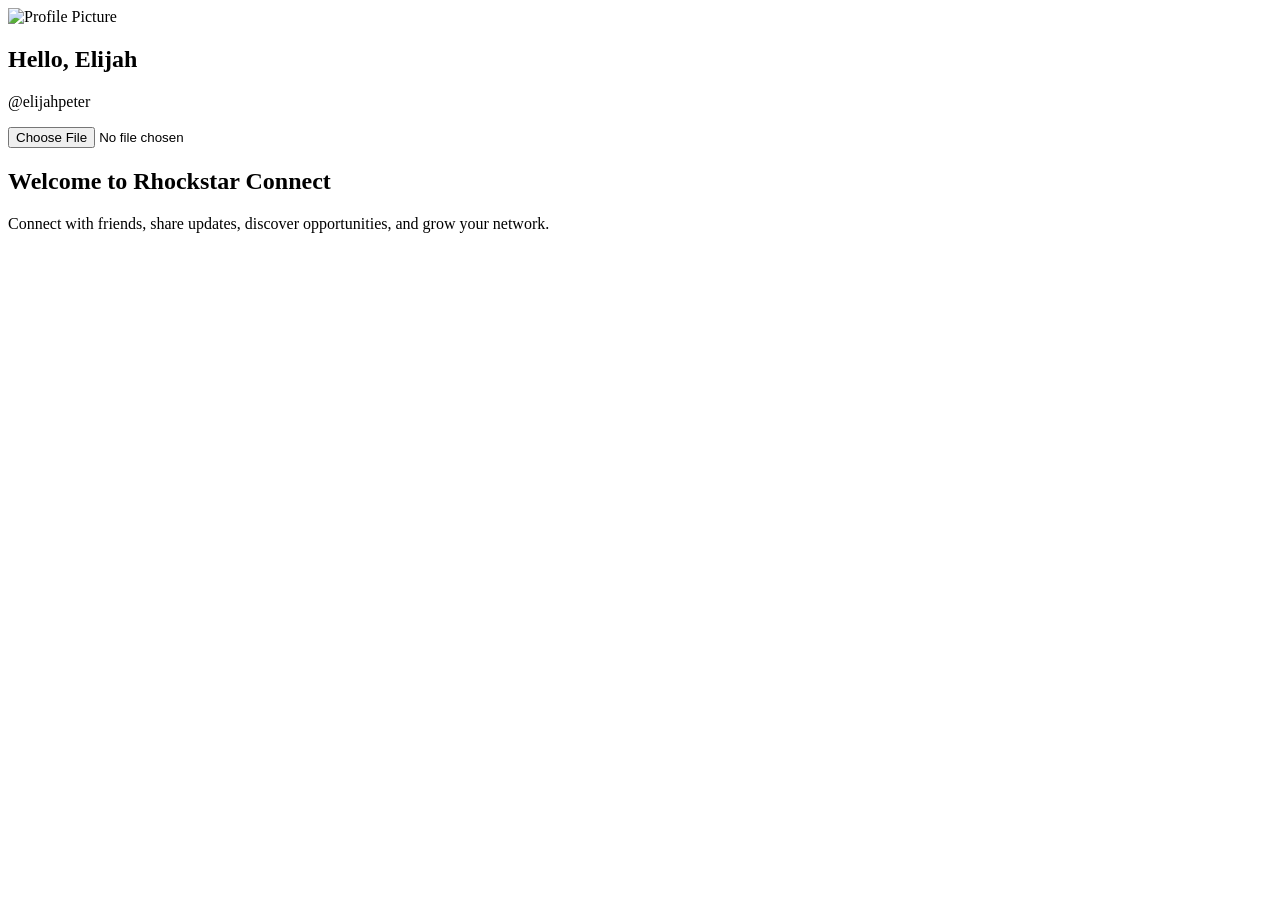
==== dashboard.html @ f309c265 "Update dashboard.html" ====
<!DOCTYPE html>
<html lang="en">
<head>
  <meta charset="UTF-8">
  <meta name="viewport" content="width=device-width, initial-scale=1.0">
  <title>Rhockstar Connect Dashboard</title>
  <link rel="stylesheet" href="dashboard.css">
</head>

<body>

<header class="welcome-page">

  <div class="profile-section">

    <img
      src="images/default-avatar.png"
      alt="Profile Picture"
      id="profilePic"
    >

    <h2>Hello, Elijah</h2>

    <p class="username">@elijahpeter</p>

    <input
      type="file"
      id="uploadPic"
      accept="image/*"
    >

  </div>

</header>

<main>

  <section class="dashboard-content">

    <h2>Welcome to Rhockstar Connect</h2>

    <p>
      Connect with friends, share updates, discover opportunities,
      and grow your network.
    </p>

  </section>

</main>

<script src="dashboard.js"></script>

</body>
</html>
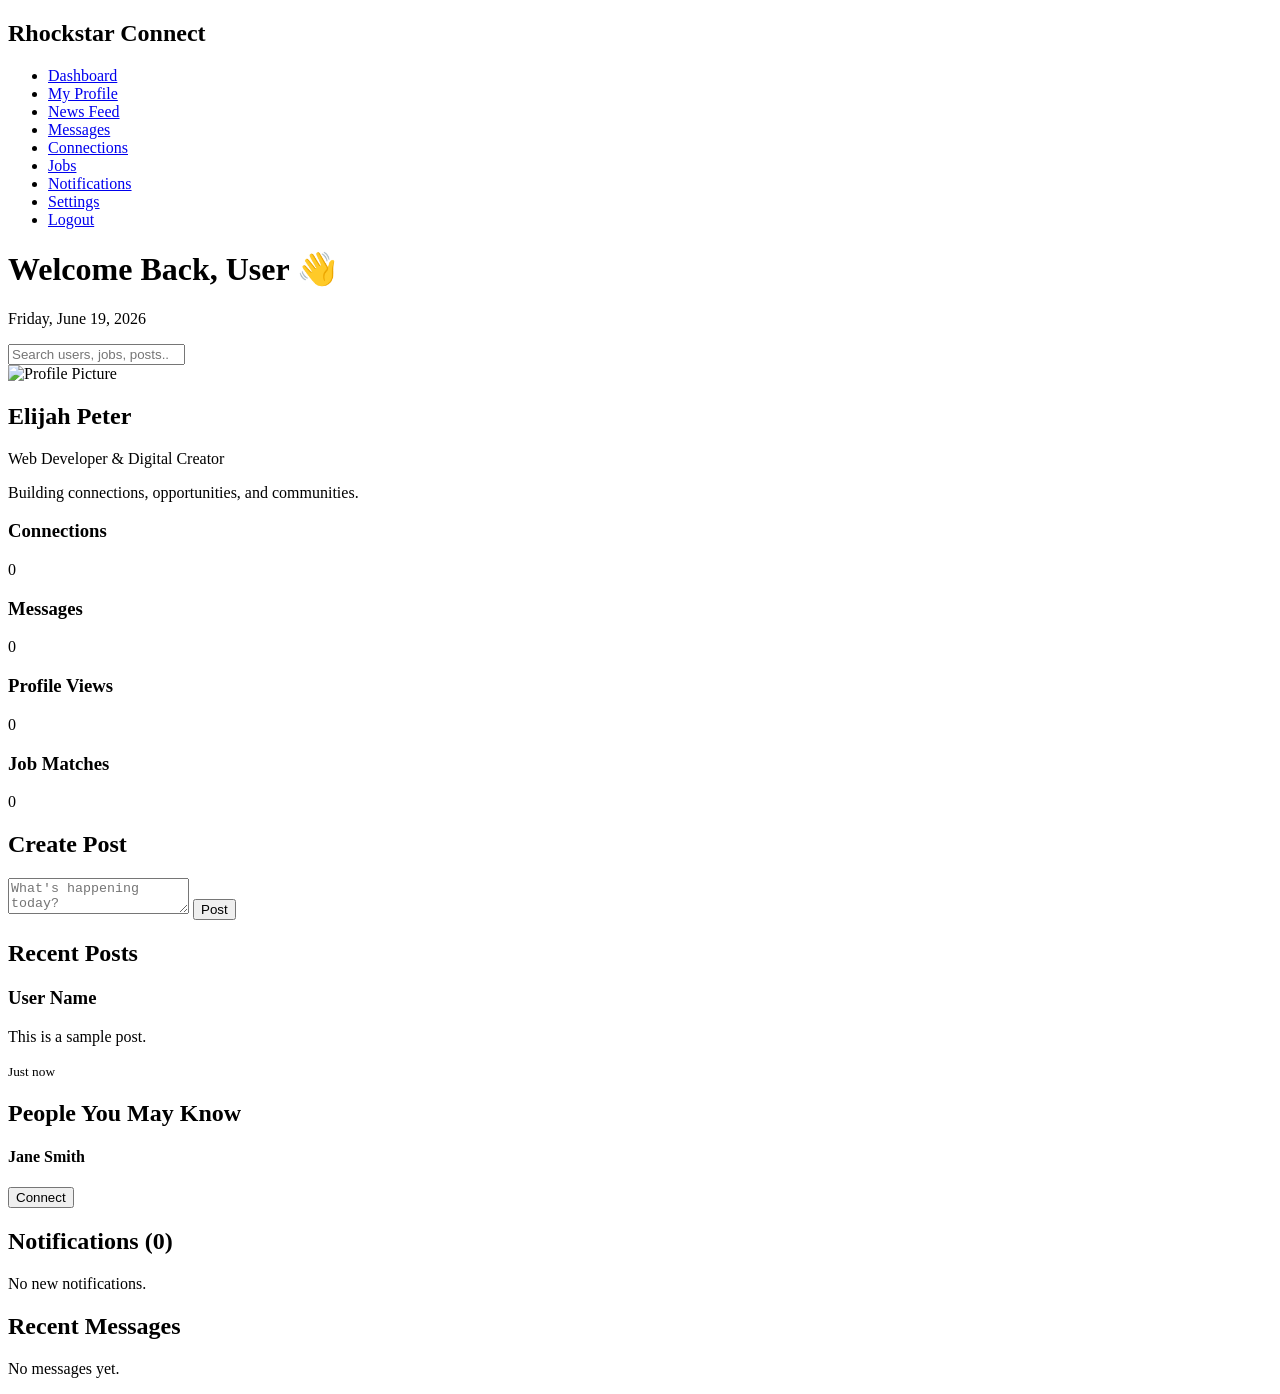
==== commit f27baf64: "Update dashboard.html" ====
--- a/dashboard.html
+++ b/dashboard.html
@@ -1,54 +1,182 @@
 <!DOCTYPE html>
 <html lang="en">
 <head>
-  <meta charset="UTF-8">
-  <meta name="viewport" content="width=device-width, initial-scale=1.0">
-  <title>Rhockstar Connect Dashboard</title>
-  <link rel="stylesheet" href="dashboard.css">
+    <meta charset="UTF-8">
+    <meta name="viewport" content="width=device-width, initial-scale=1.0">
+    <title>Rhockstar Connect Dashboard</title>
+    <link rel="stylesheet" href="dashboard.css">
 </head>
-
 <body>
 
-<header class="welcome-page">
+    <!-- Sidebar -->
+    <aside class="sidebar">
 
-  <div class="profile-section">
+        <div class="logo">
+            <h2 id="site-name">Rhockstar Connect</h2>
+        </div>
 
-    <img
-      src="images/default-avatar.png"
-      alt="Profile Picture"
-      id="profilePic"
-    >
+        <nav>
+            <ul>
+                <li><a href="#dashboard" id="dashboard-link">Dashboard</a></li>
+                <li><a href="#profile" id="profile-link">My Profile</a></li>
+                <li><a href="#nfeed" id="feed-link">News Feed</a></li>
+                <li><a href="#messages" id="messages-link">Messages</a></li>
+                <li><a href="#connections" id="connections-link">Connections</a></li>
+                <li><a href="#jobs" id="jobs-link">Jobs</a></li>
+                <li><a href="#notification" id="notifications-link">Notifications</a></li>
+                <li><a href="#settings" id="settings-link">Settings</a></li>
+                <li><a href="#logout" id="logout-link">Logout</a></li>
+            </ul>
+        </nav>
 
-    <h2>Hello, Elijah</h2>
+    </aside>
 
-    <p class="username">@elijahpeter</p>
+    <!-- Main Content -->
+    <main class="dashboard">
 
-    <input
-      type="file"
-      id="uploadPic"
-      accept="image/*"
-    >
+        <!-- Top Bar -->
+        <header class="topbar">
 
-  </div>
+            <div>
+                <h1 id="welcome-message">Welcome Back, User 👋</h1>
+                <p id="current-date">Friday, June 19, 2026</p>
+            </div>
 
-</header>
+            <div class="search-box">
+                <input
+                    type="search"
+                    id="search-input"
+                    placeholder="Search users, jobs, posts..."
+                >
+            </div>
 
-<main>
+        </header>
 
-  <section class="dashboard-content">
+        <!-- Profile Summary -->
+        <section class="profile-summary">
 
-    <h2>Welcome to Rhockstar Connect</h2>
+            <img
+                id="profile-picture"
+                src="images/profile.jpg"
+                alt="Profile Picture"
+            >
 
-    <p>
-      Connect with friends, share updates, discover opportunities,
-      and grow your network.
-    </p>
+            <div>
+                <h2 id="profile-name">Elijah Peter</h2>
+                <p id="profile-title">Web Developer & Digital Creator</p>
+                <p id="profile-bio">
+                    Building connections, opportunities, and communities.
+                </p>
+            </div>
 
-  </section>
+        </section>
 
-</main>
+        <!-- Statistics -->
+        <section class="stats">
 
-<script src="dashboard.js"></script>
+            <div class="card">
+                <h3>Connections</h3>
+                <p id="connections-count">0</p>
+            </div>
+
+            <div class="card">
+                <h3>Messages</h3>
+                <p id="messages-count">0</p>
+            </div>
+
+            <div class="card">
+                <h3>Profile Views</h3>
+                <p id="profile-views-count">0</p>
+            </div>
+
+            <div class="card">
+                <h3>Job Matches</h3>
+                <p id="job-matches-count">0</p>
+            </div>
+
+        </section>
+
+        <!-- Create Post -->
+        <section class="create-post">
+
+            <h2>Create Post</h2>
+
+            <textarea
+                id="post-content"
+                placeholder="What's happening today?"
+            ></textarea>
+
+            <button id="post-btn">
+                Post
+            </button>
+
+        </section>
+
+        <!-- Feed -->
+        <section class="feed">
+
+            <h2>Recent Posts</h2>
+
+            <div id="feed-container">
+
+                <article class="post">
+                    <h3>User Name</h3>
+                    <p>This is a sample post.</p>
+                    <small>Just now</small>
+                </article>
+
+            </div>
+
+        </section>
+
+        <!-- Suggested Connections -->
+        <section class="suggestions">
+
+            <h2>People You May Know</h2>
+
+            <div id="suggestions-container">
+
+                <div class="suggestion-card">
+                    <h4>Jane Smith</h4>
+                    <button class="connect-btn">
+                        Connect
+                    </button>
+                </div>
+
+            </div>
+
+        </section>
+
+        <!-- Notifications -->
+        <section class="notifications">
+
+            <h2>
+                Notifications
+                (<span id="notification-count">0</span>)
+            </h2>
+
+            <div id="notification-container">
+
+                <p>No new notifications.</p>
+
+            </div>
+
+        </section>
+
+        <!-- Messages Preview -->
+        <section class="messages-preview">
+
+            <h2>Recent Messages</h2>
+
+            <div id="messages-container">
+
+                <p>No messages yet.</p>
+
+            </div>
+
+        </section>
+
+    </main>
 
 </body>
 </html>
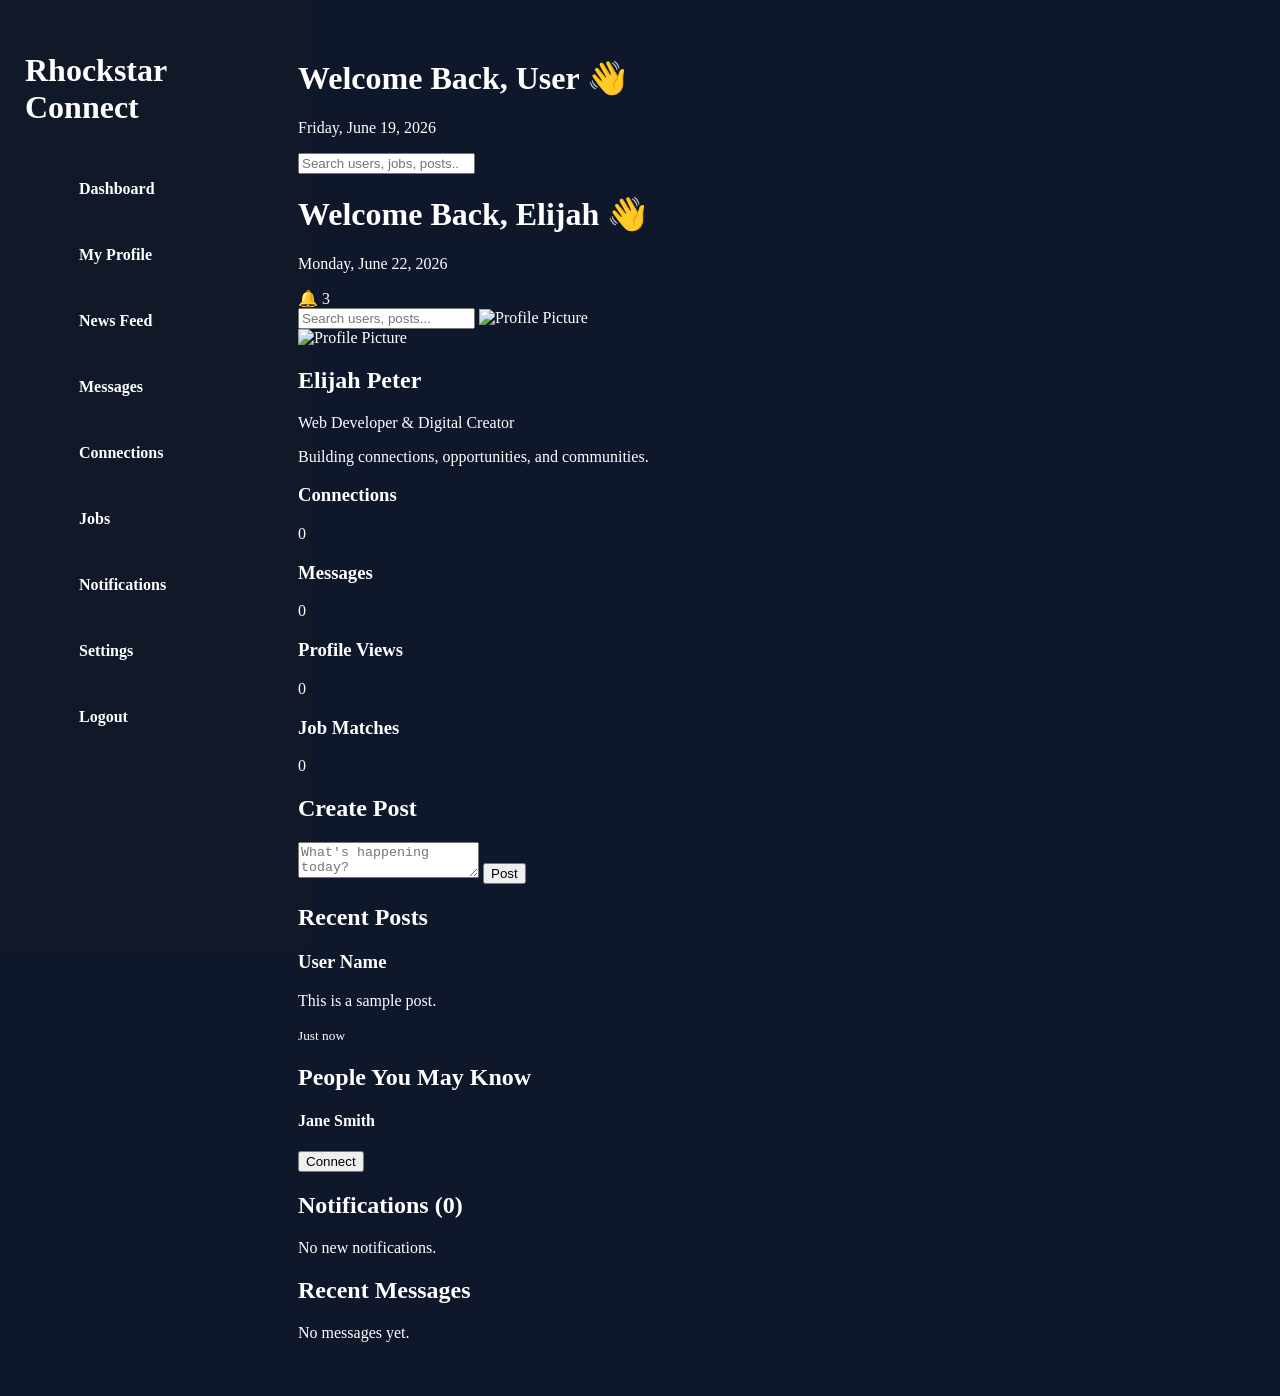
==== commit 1f23e905: "Update dashboard.html" ====
--- a/dashboard.html
+++ b/dashboard.html
@@ -50,7 +50,35 @@
                 >
             </div>
 
-        </header>
+         <header class="topbar">
+
+  <div class="welcome">
+    <h1 id="welcome-message">Welcome Back, Elijah 👋</h1>
+    <p id="current-date">Monday, June 22, 2026</p>
+  </div>
+
+  <div class="topbar-right">
+
+    <div class="notification">
+      🔔
+      <span id="notification-count">3</span>
+    </div>
+
+    <input
+      type="search"
+      id="search-input"
+      placeholder="Search users, posts..."
+    >
+
+    <img
+      src="images/profile.jpg"
+      alt="Profile Picture"
+      id="top-profile"
+    >
+
+  </div>
+
+</header>
 
         <!-- Profile Summary -->
         <section class="profile-summary">
--- a/dashboard.css
+++ b/dashboard.css
@@ -0,0 +1,68 @@
+body{
+ min-height:100vh;
+ background:#0f172a;
+ color:white;
+ display:flex; 
+}
+
+.dashboard{
+ flex:1;
+ margin-left:260px;
+ overflow: auto;
+ position: relative;
+ padding:30px;
+}
+.sidebar{
+ width:260px;
+ height:100vh;
+ background:#111827;
+ overflow-y:auto;
+ position:fixed;
+ top:0;
+ left:0;
+ padding:25px;
+}
+
+.logo{
+ margin-bottom:40px;
+}
+
+.logo h2{
+ colour:#38bdf8;
+ font-size:2rem;
+ font-weight:700;
+}
+
+.sidebar ul{
+ list-style:none;
+}
+
+.sidebar ul li{
+  margin-bottom:20px;
+}
+
+.sidebar ul li a{
+    display:block;
+
+    padding:14px;
+
+    border-radius:12px;
+
+    color:white;
+
+    font-weight:600;
+
+    text-decoration:none;
+
+    transition:.3s ease;
+}
+
+.sidebar ul li a:hover{
+background:#1e293b;
+    color:#38bdf8;
+}
+
+
+
+
+
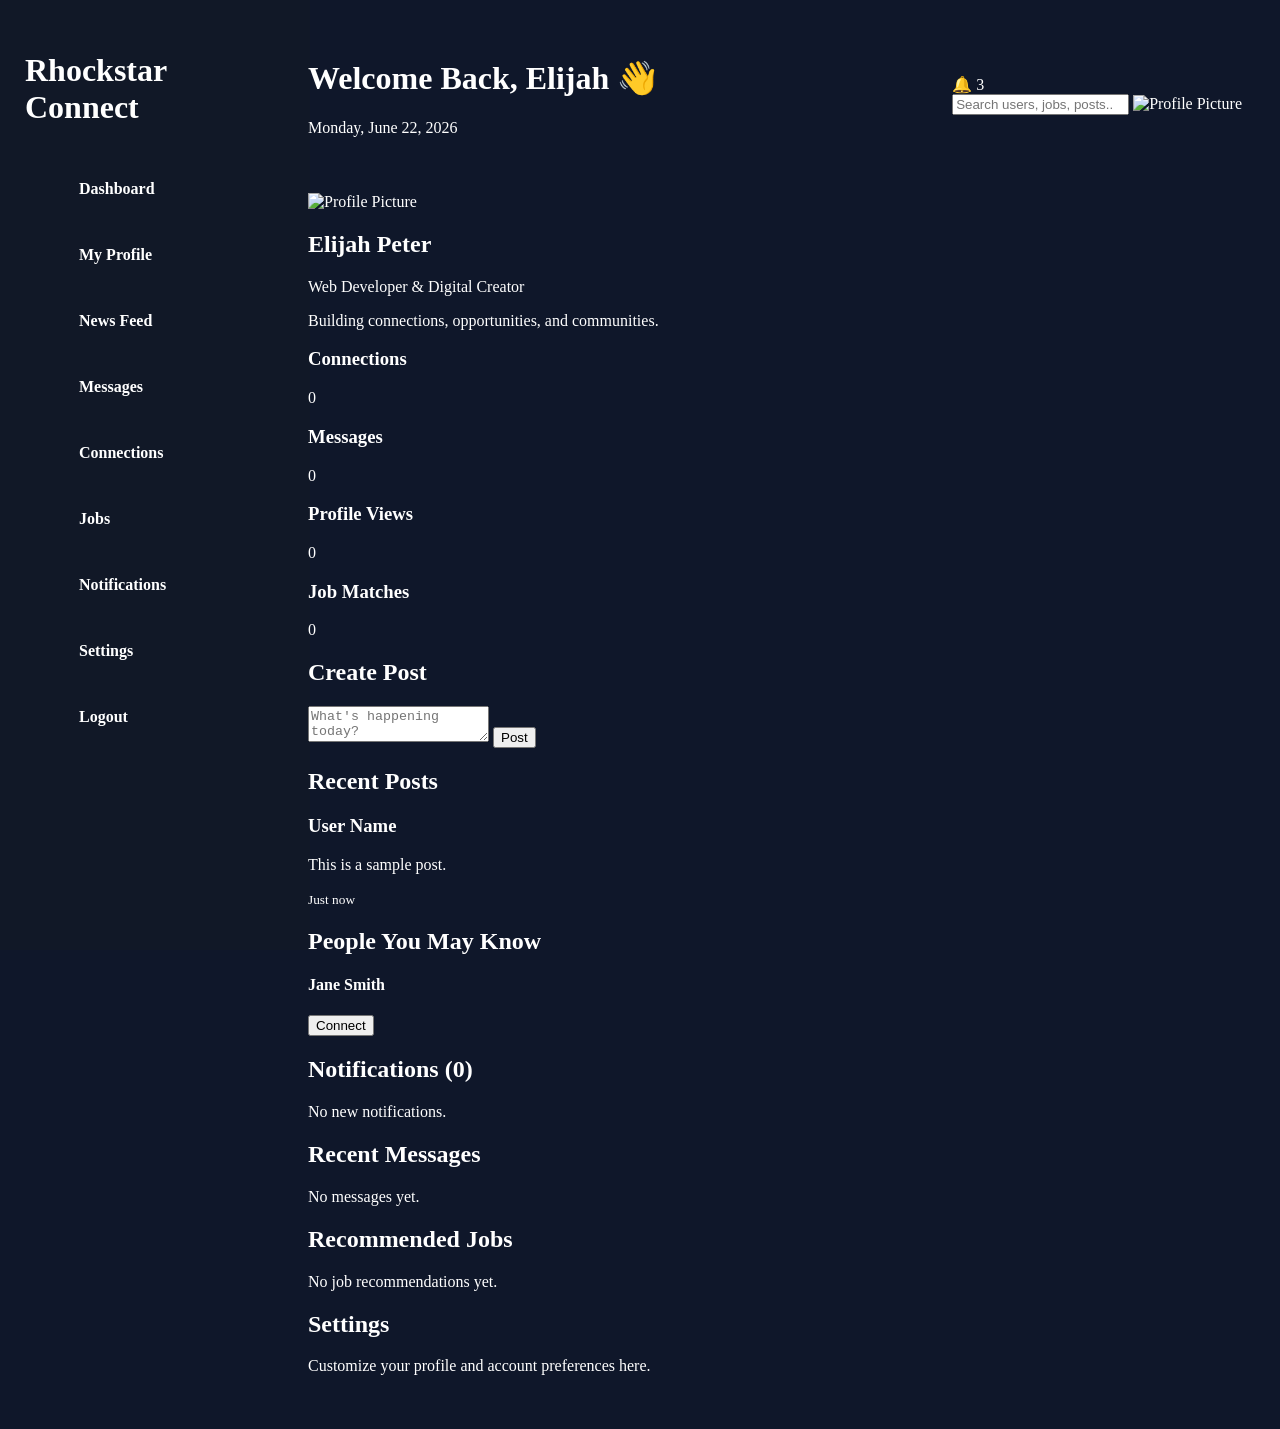
==== commit 9ba99565: "Update dashboard.html" ====
--- a/dashboard.html
+++ b/dashboard.html
@@ -1,210 +1,264 @@
 <!DOCTYPE html>
 <html lang="en">
 <head>
-    <meta charset="UTF-8">
-    <meta name="viewport" content="width=device-width, initial-scale=1.0">
-    <title>Rhockstar Connect Dashboard</title>
-    <link rel="stylesheet" href="dashboard.css">
+  <meta charset="UTF-8">
+  <meta name="viewport" content="width=device-width, initial-scale=1.0">
+  <title>Rhockstar Connect Dashboard</title>
+  <link rel="stylesheet" href="dashboard.css">
 </head>
+
 <body>
 
-    <!-- Sidebar -->
-    <aside class="sidebar">
-
-        <div class="logo">
-            <h2 id="site-name">Rhockstar Connect</h2>
+  <!-- ================= SIDEBAR ================= -->
+  <aside class="sidebar">
+
+    <div class="logo">
+      <h2 id="site-name">Rhockstar Connect</h2>
+    </div>
+
+    <nav>
+      <ul>
+        <li><a href="#dashboard" id="dashboard-link">Dashboard</a></li>
+        <li><a href="#profile" id="profile-link">My Profile</a></li>
+        <li><a href="#feed" id="feed-link">News Feed</a></li>
+        <li><a href="#messages" id="messages-link">Messages</a></li>
+        <li><a href="#connections" id="connections-link">Connections</a></li>
+        <li><a href="#jobs" id="jobs-link">Jobs</a></li>
+        <li><a href="#notifications" id="notifications-link">Notifications</a></li>
+        <li><a href="#settings" id="settings-link">Settings</a></li>
+        <li><a href="#logout" id="logout-link">Logout</a></li>
+      </ul>
+    </nav>
+
+  </aside>
+
+  <!-- ================= MAIN DASHBOARD ================= -->
+  <main class="dashboard" id="dashboard">
+
+    <!-- ================= TOP BAR ================= -->
+    <header class="topbar">
+
+      <div class="welcome">
+        <h1 id="welcome-message">
+          Welcome Back, Elijah 👋
+        </h1>
+
+        <p id="current-date">
+          Monday, June 22, 2026
+        </p>
+      </div>
+
+      <div class="topbar-right">
+
+        <div class="notification">
+          🔔
+          <span id="top-notification-count">
+            3
+          </span>
         </div>
 
-        <nav>
-            <ul>
-                <li><a href="#dashboard" id="dashboard-link">Dashboard</a></li>
-                <li><a href="#profile" id="profile-link">My Profile</a></li>
-                <li><a href="#nfeed" id="feed-link">News Feed</a></li>
-                <li><a href="#messages" id="messages-link">Messages</a></li>
-                <li><a href="#connections" id="connections-link">Connections</a></li>
-                <li><a href="#jobs" id="jobs-link">Jobs</a></li>
-                <li><a href="#notification" id="notifications-link">Notifications</a></li>
-                <li><a href="#settings" id="settings-link">Settings</a></li>
-                <li><a href="#logout" id="logout-link">Logout</a></li>
-            </ul>
-        </nav>
-
-    </aside>
-
-    <!-- Main Content -->
-    <main class="dashboard">
-
-        <!-- Top Bar -->
-        <header class="topbar">
-
-            <div>
-                <h1 id="welcome-message">Welcome Back, User 👋</h1>
-                <p id="current-date">Friday, June 19, 2026</p>
-            </div>
-
-            <div class="search-box">
-                <input
-                    type="search"
-                    id="search-input"
-                    placeholder="Search users, jobs, posts..."
-                >
-            </div>
-
-         <header class="topbar">
-
-  <div class="welcome">
-    <h1 id="welcome-message">Welcome Back, Elijah 👋</h1>
-    <p id="current-date">Monday, June 22, 2026</p>
-  </div>
-
-  <div class="topbar-right">
-
-    <div class="notification">
-      🔔
-      <span id="notification-count">3</span>
-    </div>
-
-    <input
-      type="search"
-      id="search-input"
-      placeholder="Search users, posts..."
-    >
-
-    <img
-      src="images/profile.jpg"
-      alt="Profile Picture"
-      id="top-profile"
-    >
-
-  </div>
-
-</header>
-
-        <!-- Profile Summary -->
-        <section class="profile-summary">
-
-            <img
-                id="profile-picture"
-                src="images/profile.jpg"
-                alt="Profile Picture"
-            >
-
-            <div>
-                <h2 id="profile-name">Elijah Peter</h2>
-                <p id="profile-title">Web Developer & Digital Creator</p>
-                <p id="profile-bio">
-                    Building connections, opportunities, and communities.
-                </p>
-            </div>
-
-        </section>
-
-        <!-- Statistics -->
-        <section class="stats">
-
-            <div class="card">
-                <h3>Connections</h3>
-                <p id="connections-count">0</p>
-            </div>
-
-            <div class="card">
-                <h3>Messages</h3>
-                <p id="messages-count">0</p>
-            </div>
-
-            <div class="card">
-                <h3>Profile Views</h3>
-                <p id="profile-views-count">0</p>
-            </div>
-
-            <div class="card">
-                <h3>Job Matches</h3>
-                <p id="job-matches-count">0</p>
-            </div>
-
-        </section>
-
-        <!-- Create Post -->
-        <section class="create-post">
-
-            <h2>Create Post</h2>
-
-            <textarea
-                id="post-content"
-                placeholder="What's happening today?"
-            ></textarea>
-
-            <button id="post-btn">
-                Post
-            </button>
-
-        </section>
-
-        <!-- Feed -->
-        <section class="feed">
-
-            <h2>Recent Posts</h2>
-
-            <div id="feed-container">
-
-                <article class="post">
-                    <h3>User Name</h3>
-                    <p>This is a sample post.</p>
-                    <small>Just now</small>
-                </article>
-
-            </div>
-
-        </section>
-
-        <!-- Suggested Connections -->
-        <section class="suggestions">
-
-            <h2>People You May Know</h2>
-
-            <div id="suggestions-container">
-
-                <div class="suggestion-card">
-                    <h4>Jane Smith</h4>
-                    <button class="connect-btn">
-                        Connect
-                    </button>
-                </div>
-
-            </div>
-
-        </section>
-
-        <!-- Notifications -->
-        <section class="notifications">
-
-            <h2>
-                Notifications
-                (<span id="notification-count">0</span>)
-            </h2>
-
-            <div id="notification-container">
-
-                <p>No new notifications.</p>
-
-            </div>
-
-        </section>
-
-        <!-- Messages Preview -->
-        <section class="messages-preview">
-
-            <h2>Recent Messages</h2>
-
-            <div id="messages-container">
-
-                <p>No messages yet.</p>
-
-            </div>
-
-        </section>
-
-    </main>
+        <input
+          type="search"
+          id="search-input"
+          placeholder="Search users, jobs, posts..."
+        >
+
+        <img
+          src="images/profile.jpg"
+          alt="Profile Picture"
+          id="top-profile"
+        >
+
+      </div>
+
+    </header>
+
+    <!-- ================= PROFILE ================= -->
+    <section class="profile-summary" id="profile">
+
+      <img
+        id="profile-picture"
+        src="images/profile.jpg"
+        alt="Profile Picture"
+      >
+
+      <div>
+
+        <h2 id="profile-name">
+          Elijah Peter
+        </h2>
+
+        <p id="profile-title">
+          Web Developer & Digital Creator
+        </p>
+
+        <p id="profile-bio">
+          Building connections, opportunities, and communities.
+        </p>
+
+      </div>
+
+    </section>
+
+    <!-- ================= STATISTICS ================= -->
+    <section class="stats">
+
+      <div class="card">
+        <h3>Connections</h3>
+        <p id="connections-count">0</p>
+      </div>
+
+      <div class="card">
+        <h3>Messages</h3>
+        <p id="messages-count">0</p>
+      </div>
+
+      <div class="card">
+        <h3>Profile Views</h3>
+        <p id="profile-views-count">0</p>
+      </div>
+
+      <div class="card">
+        <h3>Job Matches</h3>
+        <p id="job-matches-count">0</p>
+      </div>
+
+    </section>
+
+    <!-- ================= CREATE POST ================= -->
+    <section class="create-post">
+
+      <h2>Create Post</h2>
+
+      <textarea
+        id="post-content"
+        placeholder="What's happening today?"
+      ></textarea>
+
+      <button id="post-btn">
+        Post
+      </button>
+
+    </section>
+
+    <!-- ================= FEED ================= -->
+    <section class="feed" id="feed">
+
+      <h2>Recent Posts</h2>
+
+      <div id="feed-container">
+
+        <article class="post">
+
+          <h3>User Name</h3>
+
+          <p>
+            This is a sample post.
+          </p>
+
+          <small>
+            Just now
+          </small>
+
+        </article>
+
+      </div>
+
+    </section>
+
+    <!-- ================= SUGGESTIONS ================= -->
+    <section class="suggestions" id="connections">
+
+      <h2>People You May Know</h2>
+
+      <div id="suggestions-container">
+
+        <div class="suggestion-card">
+
+          <h4>Jane Smith</h4>
+
+          <button class="connect-btn">
+            Connect
+          </button>
+
+        </div>
+
+      </div>
+
+    </section>
+
+    <!-- ================= NOTIFICATIONS ================= -->
+    <section class="notifications" id="notifications">
+
+      <h2>
+        Notifications
+        (<span id="notification-section-count">0</span>)
+      </h2>
+
+      <div id="notification-container">
+
+        <p>
+          No new notifications.
+        </p>
+
+      </div>
+
+    </section>
+
+    <!-- ================= MESSAGES ================= -->
+    <section class="messages-preview" id="messages">
+
+      <h2>
+        Recent Messages
+      </h2>
+
+      <div id="messages-container">
+
+        <p>
+          No messages yet.
+        </p>
+
+      </div>
+
+    </section>
+
+    <!-- ================= JOBS ================= -->
+    <section class="jobs" id="jobs">
+
+      <h2>
+        Recommended Jobs
+      </h2>
+
+      <div id="jobs-container">
+
+        <p>
+          No job recommendations yet.
+        </p>
+
+      </div>
+
+    </section>
+
+    <!-- ================= SETTINGS ================= -->
+    <section class="settings" id="settings">
+
+      <h2>
+        Settings
+      </h2>
+
+      <p>
+        Customize your profile and account preferences here.
+      </p>
+
+    </section>
+
+    <!-- ================= LOGOUT ================= -->
+    <section id="logout">
+    </section>
+
+  </main>
+
+  <script src="dashboard.js"></script>
 
 </body>
 </html>
--- a/dashboard.css
+++ b/dashboard.css
@@ -7,7 +7,7 @@
 
 .dashboard{
  flex:1;
- margin-left:260px;
+ margin-left:270px;
  overflow: auto;
  position: relative;
  padding:30px;
@@ -61,8 +61,14 @@
 background:#1e293b;
     color:#38bdf8;
 }
+.topbar{
+    display:flex;
+    justify-content:space-between;
+    align-items:center;
+    gap:20px;
+    margin-bottom:40px;
+}
 
 
 
 
-
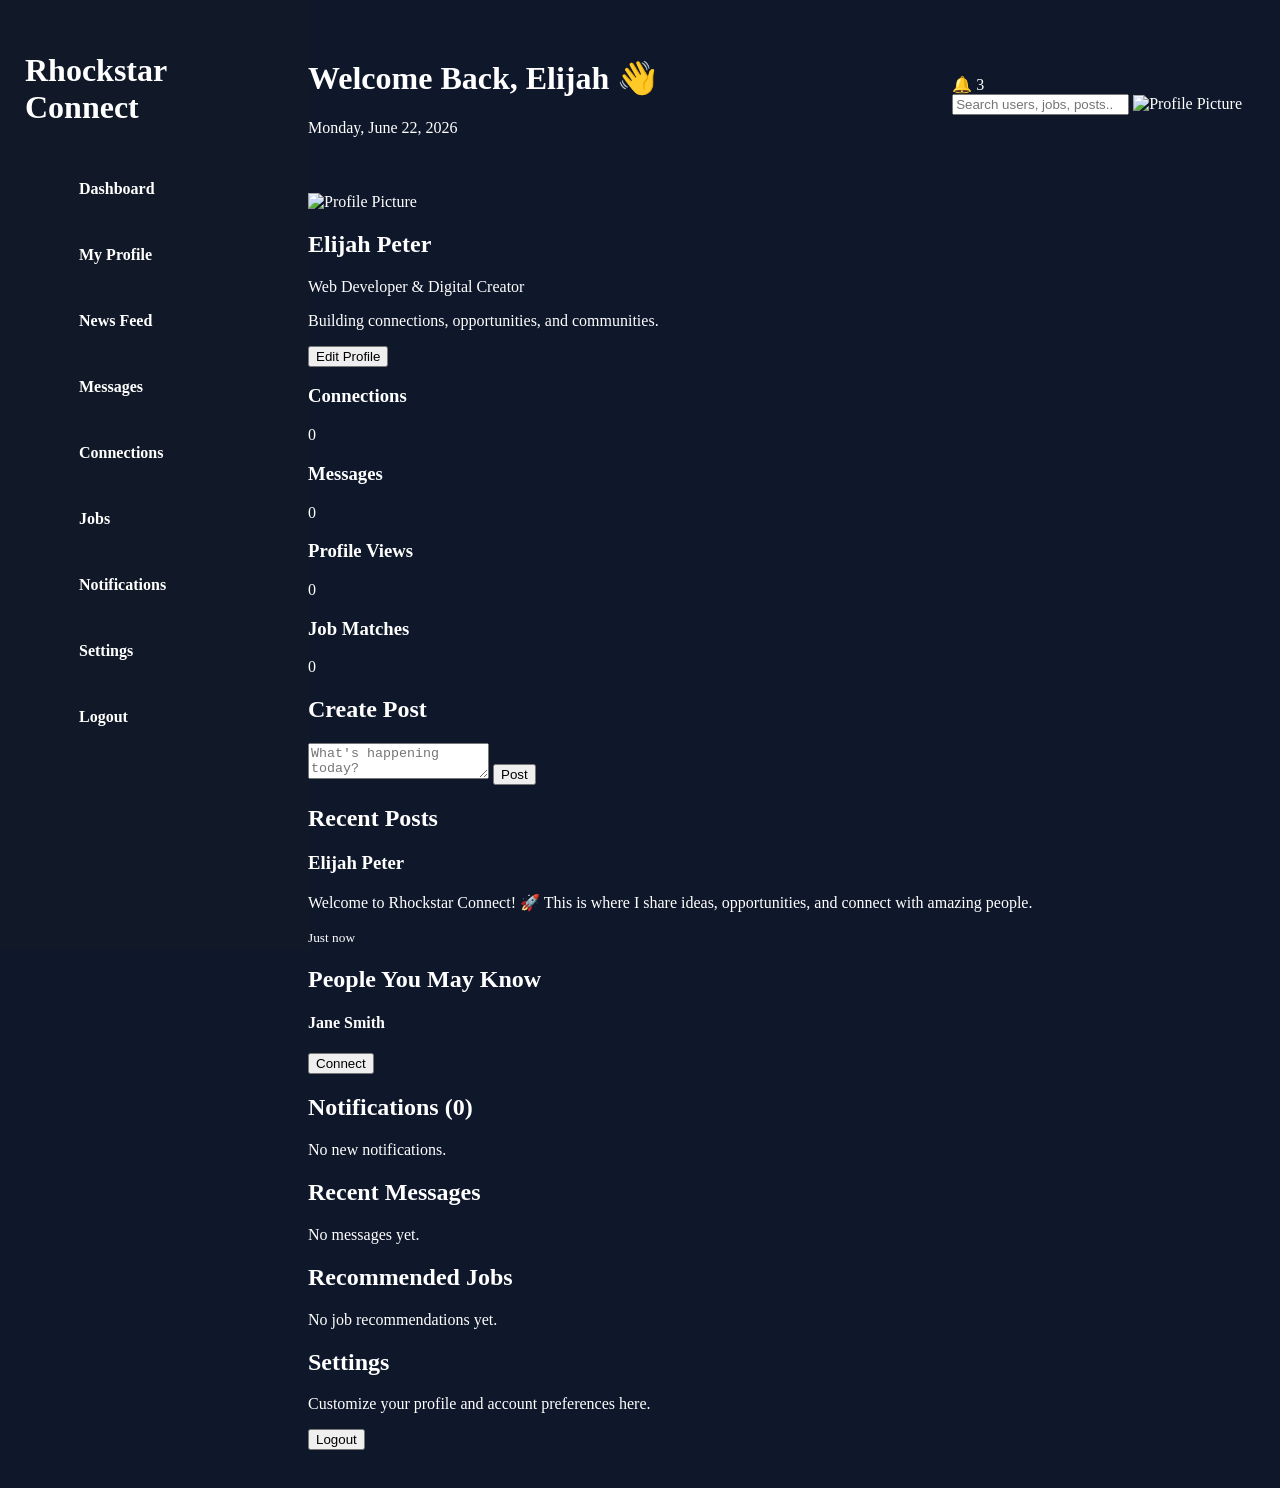
==== commit 04e361a5: "Update dashboard.html" ====
--- a/dashboard.html
+++ b/dashboard.html
@@ -3,6 +3,7 @@
 <head>
   <meta charset="UTF-8">
   <meta name="viewport" content="width=device-width, initial-scale=1.0">
+  <meta name="description" content="Rhockstar Connect Dashboard">
   <title>Rhockstar Connect Dashboard</title>
   <link rel="stylesheet" href="dashboard.css">
 </head>
@@ -26,7 +27,7 @@
         <li><a href="#jobs" id="jobs-link">Jobs</a></li>
         <li><a href="#notifications" id="notifications-link">Notifications</a></li>
         <li><a href="#settings" id="settings-link">Settings</a></li>
-        <li><a href="#logout" id="logout-link">Logout</a></li>
+        <li><a href="#" id="logout-link">Logout</a></li>
       </ul>
     </nav>
 
@@ -52,9 +53,7 @@
 
         <div class="notification">
           🔔
-          <span id="top-notification-count">
-            3
-          </span>
+          <span id="top-notification-count">3</span>
         </div>
 
         <input
@@ -77,12 +76,12 @@
     <section class="profile-summary" id="profile">
 
       <img
-        id="profile-picture"
         src="images/profile.jpg"
         alt="Profile Picture"
+        id="profile-picture"
       >
 
-      <div>
+      <div class="profile-info">
 
         <h2 id="profile-name">
           Elijah Peter
@@ -96,29 +95,33 @@
           Building connections, opportunities, and communities.
         </p>
 
+        <button id="edit-profile-btn">
+          Edit Profile
+        </button>
+
       </div>
 
     </section>
 
     <!-- ================= STATISTICS ================= -->
-    <section class="stats">
-
-      <div class="card">
+    <section class="stats" id="statistics">
+
+      <div class="card" id="connections-card">
         <h3>Connections</h3>
         <p id="connections-count">0</p>
       </div>
 
-      <div class="card">
+      <div class="card" id="messages-card">
         <h3>Messages</h3>
         <p id="messages-count">0</p>
       </div>
 
-      <div class="card">
+      <div class="card" id="profile-views-card">
         <h3>Profile Views</h3>
         <p id="profile-views-count">0</p>
       </div>
 
-      <div class="card">
+      <div class="card" id="job-matches-card">
         <h3>Job Matches</h3>
         <p id="job-matches-count">0</p>
       </div>
@@ -126,7 +129,7 @@
     </section>
 
     <!-- ================= CREATE POST ================= -->
-    <section class="create-post">
+    <section class="create-post" id="create-post">
 
       <h2>Create Post</h2>
 
@@ -148,12 +151,14 @@
 
       <div id="feed-container">
 
-        <article class="post">
-
-          <h3>User Name</h3>
+        <article class="post" id="post-1">
+
+          <h3>Elijah Peter</h3>
 
           <p>
-            This is a sample post.
+            Welcome to Rhockstar Connect! 🚀
+            This is where I share ideas,
+            opportunities, and connect with amazing people.
           </p>
 
           <small>
@@ -166,7 +171,7 @@
 
     </section>
 
-    <!-- ================= SUGGESTIONS ================= -->
+    <!-- ================= CONNECTIONS ================= -->
     <section class="suggestions" id="connections">
 
       <h2>People You May Know</h2>
@@ -177,7 +182,10 @@
 
           <h4>Jane Smith</h4>
 
-          <button class="connect-btn">
+          <button
+            class="connect-btn"
+            id="connect-jane-btn"
+          >
             Connect
           </button>
 
@@ -252,9 +260,10 @@
 
     </section>
 
-    <!-- ================= LOGOUT ================= -->
-    <section id="logout">
-    </section>
+    <!-- ================= LOGOUT BUTTON ================= -->
+    <button id="logout-btn">
+      Logout
+    </button>
 
   </main>
 
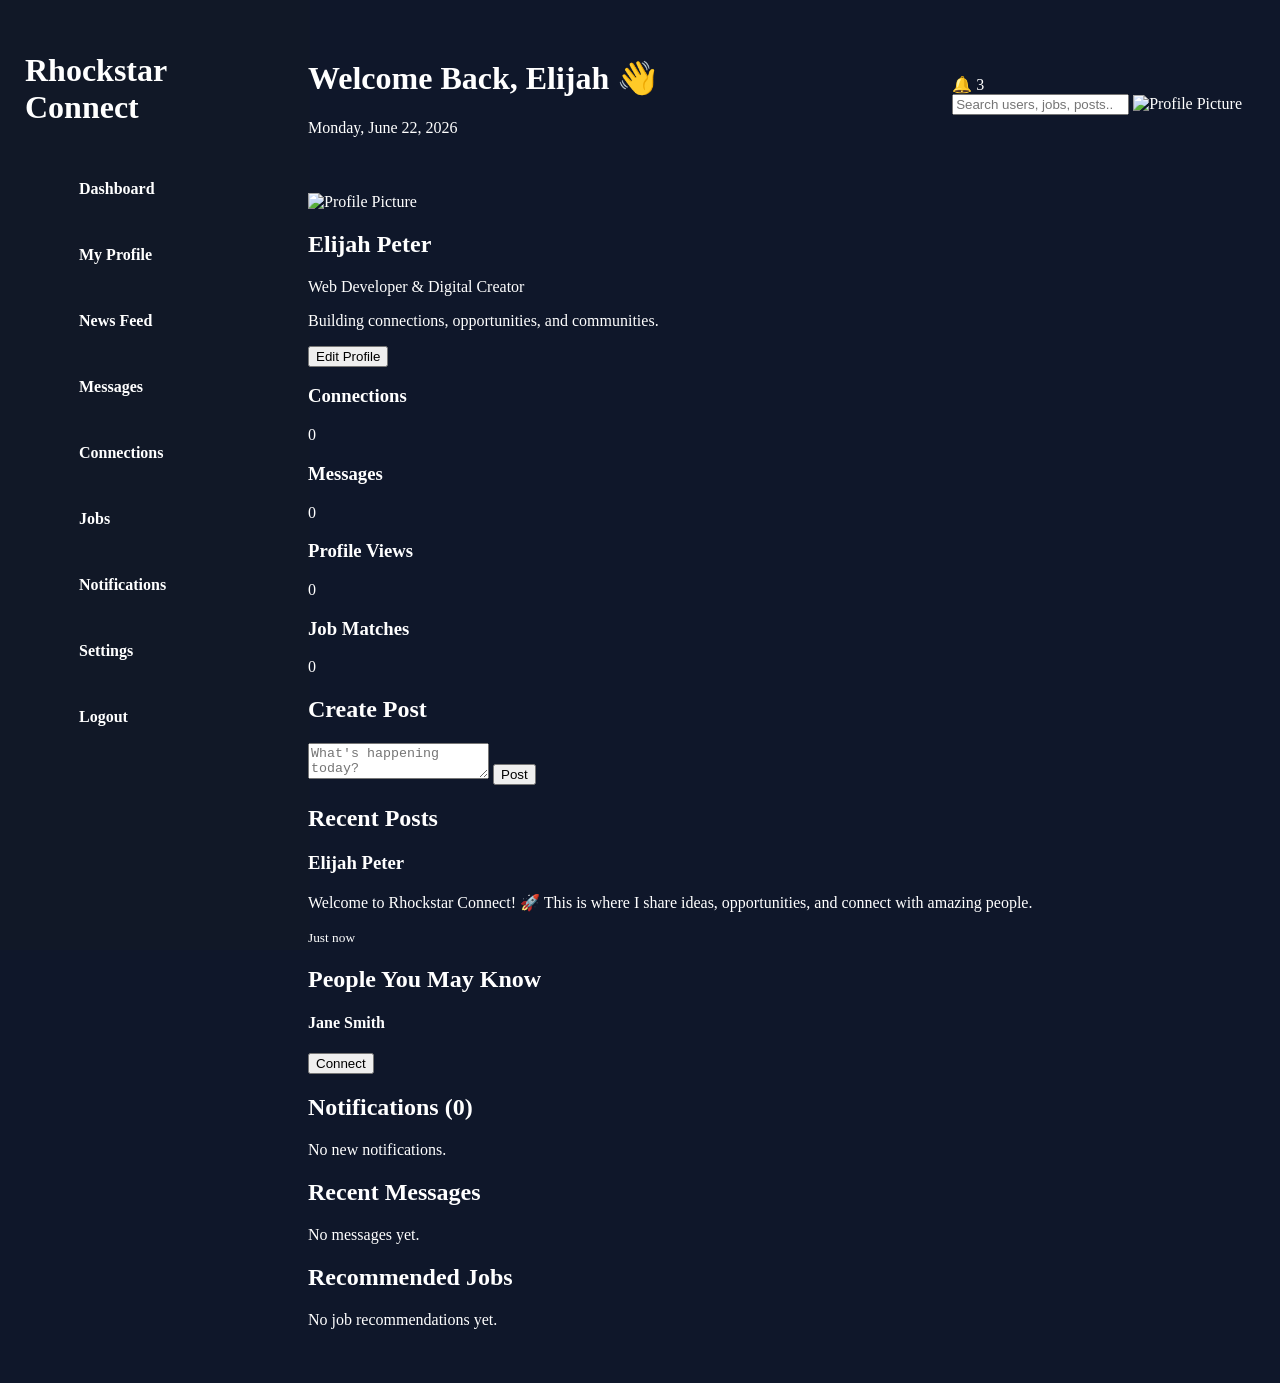
==== commit 0061089b: "Update dashboard.html" ====
--- a/dashboard.html
+++ b/dashboard.html
@@ -247,24 +247,6 @@
 
     </section>
 
-    <!-- ================= SETTINGS ================= -->
-    <section class="settings" id="settings">
-
-      <h2>
-        Settings
-      </h2>
-
-      <p>
-        Customize your profile and account preferences here.
-      </p>
-
-    </section>
-
-    <!-- ================= LOGOUT BUTTON ================= -->
-    <button id="logout-btn">
-      Logout
-    </button>
-
   </main>
 
   <script src="dashboard.js"></script>
--- a/dashboard.css
+++ b/dashboard.css
@@ -8,6 +8,7 @@
 .dashboard{
  flex:1;
  margin-left:270px;
+ padding: 25px
  overflow: auto;
  position: relative;
  padding:30px;
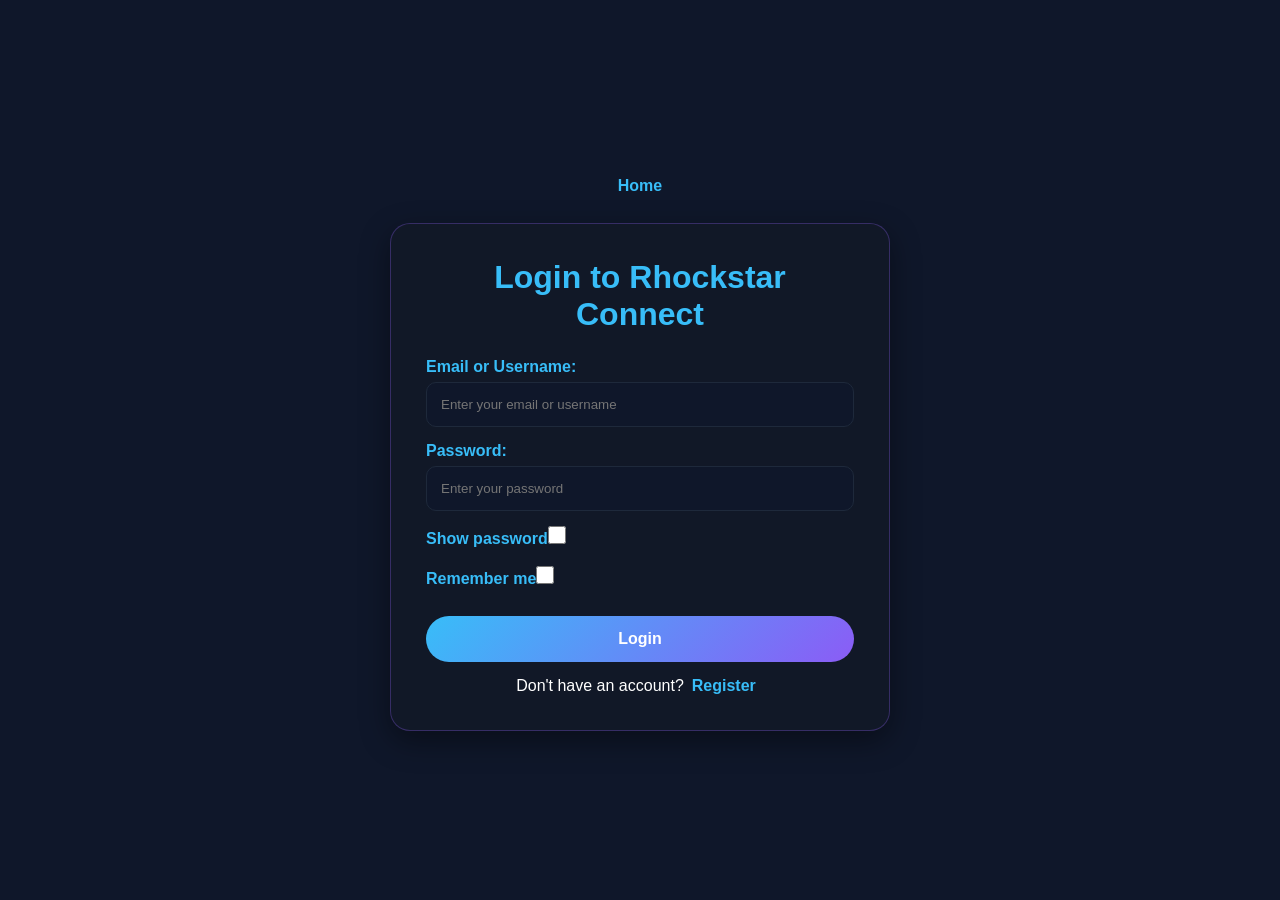
==== commit d28629d5: "Update dashboard.html" ====
--- a/dashboard.html
+++ b/dashboard.html
@@ -21,6 +21,7 @@
       <ul>
         <li><a href="#dashboard" id="dashboard-link">Dashboard</a></li>
         <li><a href="#profile" id="profile-link">My Profile</a></li>
+        <li><a href="#members" id="members-link">Members Directory</a></li>
         <li><a href="#feed" id="feed-link">News Feed</a></li>
         <li><a href="#messages" id="messages-link">Messages</a></li>
         <li><a href="#connections" id="connections-link">Connections</a></li>
@@ -41,7 +42,7 @@
 
       <div class="welcome">
         <h1 id="welcome-message">
-          Welcome Back, Elijah 👋
+          Hello, Elijah 👋
         </h1>
 
         <p id="current-date">
--- a/dashboard.css
+++ b/dashboard.css
@@ -1,75 +1,357 @@
+/* ================= RESET ================= */
+*{
+    margin:0;
+    padding:0;
+    box-sizing:border-box;
+}
+
+html{
+    scroll-behavior:smooth;
+}
+
 body{
- min-height:100vh;
- background:#0f172a;
- color:white;
- display:flex; 
-}
-
-.dashboard{
- flex:1;
- margin-left:270px;
- padding: 25px
- overflow: auto;
- position: relative;
- padding:30px;
-}
+    min-height:100vh;
+    background:#0f172a;
+    color:#fff;
+    font-family:Arial, Helvetica, sans-serif;
+    display:flex;
+}
+
+/* ================= SIDEBAR ================= */
 .sidebar{
- width:260px;
- height:100vh;
- background:#111827;
- overflow-y:auto;
- position:fixed;
- top:0;
- left:0;
- padding:25px;
+    width:260px;
+    height:100vh;
+    background:#111827;
+    position:fixed;
+    top:0;
+    left:0;
+    overflow-y:auto;
+    padding:30px 20px;
 }
 
 .logo{
- margin-bottom:40px;
+    margin-bottom:40px;
 }
 
 .logo h2{
- colour:#38bdf8;
- font-size:2rem;
- font-weight:700;
+    color:#38bdf8;
+    font-size:1.8rem;
 }
 
 .sidebar ul{
- list-style:none;
+    list-style:none;
 }
 
 .sidebar ul li{
-  margin-bottom:20px;
+    margin-bottom:15px;
 }
 
 .sidebar ul li a{
     display:block;
-
+    text-decoration:none;
+    color:#fff;
     padding:14px;
-
     border-radius:12px;
-
-    color:white;
-
-    font-weight:600;
-
-    text-decoration:none;
-
-    transition:.3s ease;
+    transition:.3s;
 }
 
 .sidebar ul li a:hover{
-background:#1e293b;
+    background:#1e293b;
     color:#38bdf8;
 }
+
+/* ================= DASHBOARD ================= */
+.dashboard{
+    flex:1;
+    margin-left:260px;
+    padding:35px;
+}
+
+/* ================= TOPBAR ================= */
 .topbar{
     display:flex;
     justify-content:space-between;
     align-items:center;
     gap:20px;
     margin-bottom:40px;
-}
-
-
-
-
+    flex-wrap:wrap;
+}
+
+.welcome h1{
+    font-size:2rem;
+    margin-bottom:8px;
+}
+
+.welcome p{
+    color:#94a3b8;
+}
+
+.topbar-right{
+    display:flex;
+    align-items:center;
+    gap:20px;
+    flex-wrap:wrap;
+}
+
+.notification{
+    position:relative;
+    font-size:1.4rem;
+    cursor:pointer;
+}
+
+.notification span{
+    position:absolute;
+    top:-10px;
+    right:-12px;
+    width:20px;
+    height:20px;
+    background:#ef4444;
+    border-radius:50%;
+    display:flex;
+    align-items:center;
+    justify-content:center;
+    font-size:.7rem;
+}
+
+#search-input{
+    width:280px;
+    padding:12px 18px;
+    border:none;
+    border-radius:12px;
+    background:#1e293b;
+    color:#fff;
+    outline:none;
+}
+
+#top-profile{
+    width:50px;
+    height:50px;
+    border-radius:50%;
+    object-fit:cover;
+    border:2px solid #38bdf8;
+}
+
+/* ================= PROFILE ================= */
+.profile-summary{
+    background:#1e293b;
+    border-radius:20px;
+    padding:30px;
+    display:flex;
+    align-items:center;
+    gap:25px;
+    margin-bottom:35px;
+    flex-wrap:wrap;
+}
+
+#profile-picture{
+    width:120px;
+    height:120px;
+    border-radius:50%;
+    object-fit:cover;
+    border:4px solid #38bdf8;
+}
+
+.profile-info h2{
+    margin-bottom:10px;
+}
+
+.profile-info p{
+    color:#cbd5e1;
+    margin-bottom:10px;
+}
+
+#edit-profile-btn{
+    padding:12px 20px;
+    background:#38bdf8;
+    border:none;
+    border-radius:10px;
+    color:#fff;
+    cursor:pointer;
+    font-weight:bold;
+}
+
+/* ================= STATS ================= */
+.stats{
+    display:grid;
+    grid-template-columns:repeat(auto-fit,minmax(220px,1fr));
+    gap:20px;
+    margin-bottom:35px;
+}
+
+.card{
+    background:#1e293b;
+    padding:25px;
+    border-radius:20px;
+    transition:.3s;
+}
+
+.card:hover{
+    transform:translateY(-5px);
+}
+
+.card h3{
+    color:#94a3b8;
+    margin-bottom:15px;
+}
+
+.card p{
+    font-size:2rem;
+    font-weight:bold;
+    color:#38bdf8;
+}
+
+/* ================= SECTIONS ================= */
+.create-post,
+.feed,
+.suggestions,
+.notifications,
+.messages-preview,
+.jobs{
+    background:#1e293b;
+    padding:30px;
+    border-radius:20px;
+    margin-bottom:30px;
+}
+
+.create-post h2,
+.feed h2,
+.suggestions h2,
+.notifications h2,
+.messages-preview h2,
+.jobs h2{
+    margin-bottom:20px;
+    color:#38bdf8;
+}
+
+/* ================= TEXTAREA ================= */
+#post-content{
+    width:100%;
+    min-height:120px;
+    background:#0f172a;
+    border:none;
+    border-radius:15px;
+    padding:15px;
+    color:#fff;
+    outline:none;
+    resize:vertical;
+    margin-bottom:15px;
+}
+
+/* ================= BUTTONS ================= */
+#post-btn,
+.connect-btn{
+    padding:12px 22px;
+    border:none;
+    border-radius:10px;
+    background:#38bdf8;
+    color:#fff;
+    cursor:pointer;
+    font-weight:bold;
+    transition:.3s;
+}
+
+#post-btn:hover,
+.connect-btn:hover,
+#edit-profile-btn:hover{
+    opacity:.8;
+}
+
+/* ================= POSTS ================= */
+.post{
+    background:#0f172a;
+    padding:20px;
+    border-radius:15px;
+}
+
+.post h3{
+    margin-bottom:10px;
+}
+
+.post p{
+    margin-bottom:15px;
+    line-height:1.6;
+    color:#cbd5e1;
+}
+
+.post small{
+    color:#94a3b8;
+}
+
+/* ================= CONNECTIONS ================= */
+.suggestion-card{
+    background:#0f172a;
+    padding:20px;
+    border-radius:15px;
+    display:flex;
+    justify-content:space-between;
+    align-items:center;
+    gap:20px;
+}
+
+/* ================= RESPONSIVE ================= */
+@media (max-width:900px){
+
+    .sidebar{
+        width:220px;
+    }
+
+    .dashboard{
+        margin-left:220px;
+    }
+
+    #search-input{
+        width:220px;
+    }
+}
+
+@media (max-width:768px){
+
+    body{
+        flex-direction:column;
+    }
+
+    .sidebar{
+        position:relative;
+        width:100%;
+        height:auto;
+    }
+
+    .dashboard{
+        margin-left:0;
+        padding:20px;
+    }
+
+    .profile-summary{
+        flex-direction:column;
+        text-align:center;
+    }
+
+    .topbar{
+        flex-direction:column;
+        align-items:flex-start;
+    }
+
+    .topbar-right{
+        width:100%;
+    }
+
+    #search-input{
+        width:100%;
+    }
+
+    .suggestion-card{
+        flex-direction:column;
+        align-items:flex-start;
+    }
+}
+
+@media (max-width:500px){
+
+    .welcome h1{
+        font-size:1.5rem;
+    }
+
+    .stats{
+        grid-template-columns:1fr;
+    }
+}
